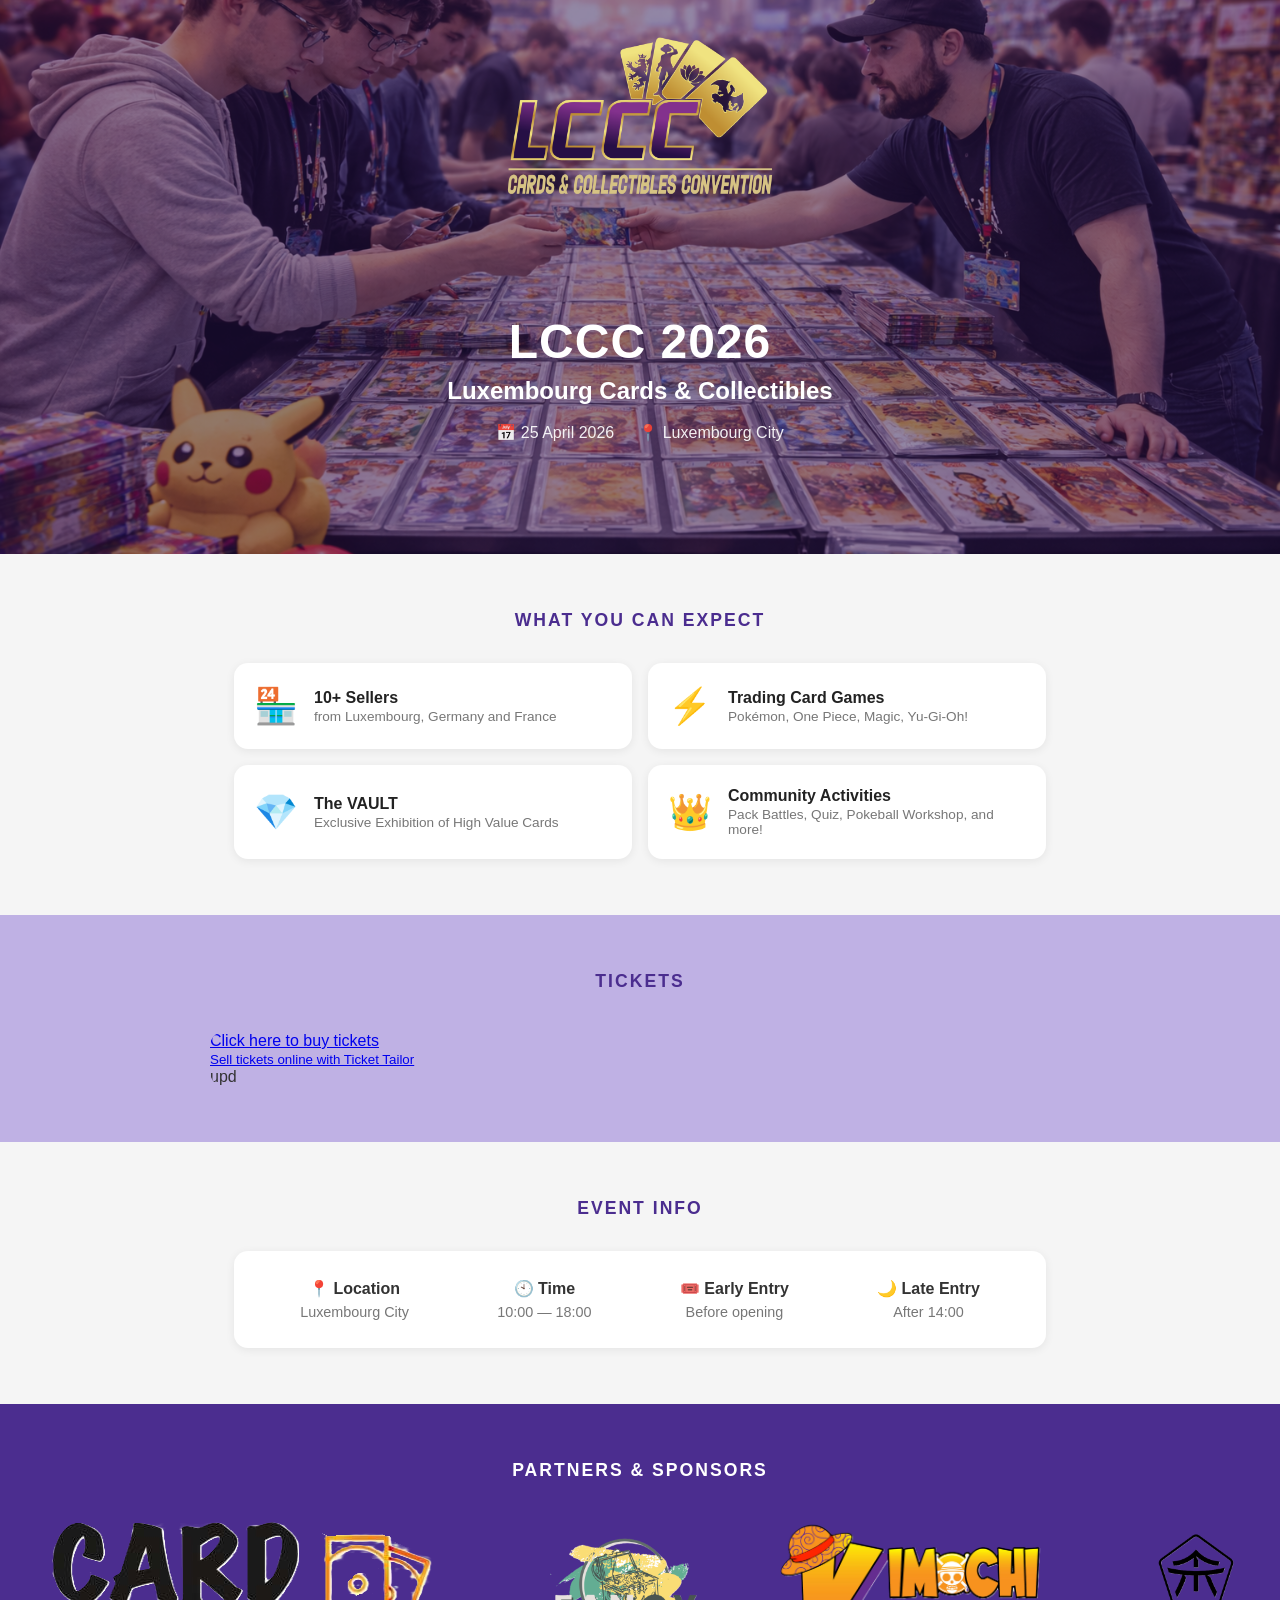
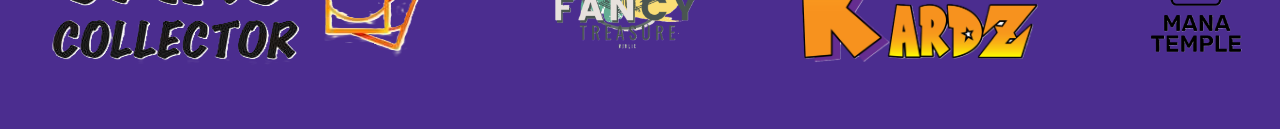
==== web/index.html @ d41b0d00 "removed tt shop logo" ====
<!DOCTYPE html>
<html lang="en">

<head>
    <meta charset="UTF-8" />
    <meta name="viewport" content="width=device-width, initial-scale=1.0" />
    <title>LCCC 2026</title>
    <link rel="stylesheet" href="style.css" />
</head>

<body>
    <!-- HERO -->
    <div class="hero">
        <div class="hero-content">
            <img src="img/logo_nobg.png" alt="LCCC Logo" class="site-logo" />
            <h1>LCCC 2026</h1>
            <h2>Luxembourg Cards &amp; Collectibles</h2>
            <div class="hero-meta">
                <span>📅 25 April 2026</span>
                <span>📍 Luxembourg City</span>
            </div>
        </div>
    </div>

    <!-- WHAT YOU CAN EXPECT -->
    <section class="section">
        <div class="section-title">What You Can Expect</div>
        <div class="expect-grid">
            <div class="expect-card">
                <div class="expect-icon">🏪</div>
                <div>
                    <h3>10+ Sellers</h3>
                    <p>from Luxembourg, Germany and France</p>
                </div>
            </div>
            <div class="expect-card">
                <div class="expect-icon">⚡</div>
                <div>
                    <h3>Trading Card Games</h3>
                    <p>Pokémon, One Piece, Magic, Yu-Gi-Oh!</p>
                </div>
            </div>
            <div class="expect-card">
                <div class="expect-icon">💎</div>
                <div>
                    <h3>The VAULT</h3>
                    <p>Exclusive Exhibition of High Value Cards</p>
                </div>
            </div>
            <div class="expect-card">
                <div class="expect-icon">👑</div>
                <div>
                    <h3>Community Activities</h3>
                    <p>Pack Battles, Quiz, Pokeball Workshop, and more!</p>
                </div>
            </div>
        </div>
    </section>

    <!-- TICKET TYPES (info only, no buy buttons) -->
    <div class="tickets-section" id="tickets">
        <div class="tickets-inner">
            <div class="section-title">Tickets</div>

            <!-- TICKET TAILOR EMBED -->
            <div class="tt-embed-wrapper">
                <!-- Ticket Tailor Widget. Paste this into your website where you want the widget to appear. Do not change the code or the widget may not work properly. -->
                <div class="tt-widget">
                    <div class="tt-widget-fallback">
                        <p><a href="https://www.tickettailor.com/checkout/new-session/id/7661375/chk/3ed9/?ref=website_widget_lccc&show_search_filter=true&show_date_filter=true&show_sort=true&show_event_filter=false"
                                target="_blank">Click here to buy tickets</a><br /><small><a
                                    href="https://www.tickettailor.com?rf=wdg_292739" class="tt-widget-powered">Sell
                                    tickets online with Ticket Tailor</a></small></p>
                    </div>
                    <script src="https://cdn.tickettailor.com/js/widgets/min/widget.js"
                        data-url="https://www.tickettailor.com/checkout/new-session/id/7661375/chk/3ed9/?ref=website_widget_lccc&show_search_filter=true&show_date_filter=true&show_sort=true&show_event_filter=false"
                        data-type="inline" data-inline-minimal="true" data-inline-show-logo="false"
                        data-inline-bg-fill="false" data-inline-inherit-ref-from-url-param=""
                        data-inline-ref="website_widget_lccc"></script>
                </div><!-- End of Ticket Tailor Widget -->upd
            </div>
        </div>
    </div>

    <!-- EVENT INFO -->
    <section class="section">
        <div class="section-title">Event Info</div>
        <div class="info-card">
            <div class="info-item">
                <div class="info-label">📍 Location</div>
                <p>Luxembourg City</p>
            </div>
            <div class="info-item">
                <div class="info-label">🕙 Time</div>
                <p>10:00 — 18:00</p>
            </div>
            <div class="info-item">
                <div class="info-label">🎟️ Early Entry</div>
                <p>Before opening</p>
            </div>
            <div class="info-item">
                <div class="info-label">🌙 Late Entry</div>
                <p>After 14:00</p>
            </div>
        </div>
    </section>

    <!-- PARTNERS & SPONSORS -->
    <section class="partners-section">
        <div class="section-title-white">Partners &amp; Sponsors</div>
        <div class="scroller-wrapper">
            <div class="logos-scroller">
                <!-- duplicated for seamless loop -->
                <img src="img/sponsors/cardcollector.png" alt="Magic" class="partner-logo" />
                <img src="img/sponsors/fancytreasure.png" alt="One Piece" class="partner-logo" />
                <img src="img/sponsors/kimchikardz.png" alt="Yu-Gi-Oh" class="partner-logo" />
                <img src="img/sponsors/manatemple.png" alt="Pokémon" class="partner-logo" />
                <img src="img/sponsors/mikauzi.png" alt="Magic" class="partner-logo" />
                <img src="img/sponsors/NerdyMateProfile.png" alt="One Piece" class="partner-logo" />
                <img src="img/sponsors/Reservoir_Logo.png" alt="One Piece" class="partner-logo" />
            </div>
        </div>
    </section>

    <script src="script.js"></script>
</body>

</html>
---- web/style.css ----
* {
  margin: 0;
  padding: 0;
  box-sizing: border-box;
}

body {
  font-family: 'Segoe UI', sans-serif;
  color: #333;
  background: #f5f5f5;
}

/* LOGO BAR */
.logo-bar {
  display: flex;
  justify-content: center;
  align-items: center;
}

.site-logo {
  max-height: 300px;
  width: auto;
  padding-bottom: 80px;
}

/* HERO */
.hero {
  background-image: url('img/header_bg_cropped.png'); /* Replace with your image */
  background-size: cover;
  background-position: center;
  position: relative;
  color: #fff;
  text-align: center;
  padding: 10px 20px 80px;
}

.hero::before {
  content: '';
  position: absolute;
  inset: 0;
  background: rgba(40, 20, 80, 0.5);
}

.hero-content {
  position: relative;
  z-index: 1;
}

.hero h1 {
  font-size: 3rem;
  font-weight: 900;
  letter-spacing: 1px;
}

.hero h2 {
  font-size: 1.5rem;
  font-weight: 600;
  margin: 8px 0 18px;
}

.hero-meta {
  display: flex;
  justify-content: center;
  gap: 24px;
  font-size: 1rem;
  margin-bottom: 32px;
  opacity: 0.92;
}

.hero-meta span {
  display: flex;
  align-items: center;
  gap: 6px;
}

/* CTA BUTTON */
.cta-btn {
  background: #f5c518;
  color: #3a1f7a;
  border: none;
  padding: 16px 48px;
  border-radius: 40px;
  font-size: 1rem;
  font-weight: 800;
  cursor: pointer;
  letter-spacing: 1px;
  text-transform: uppercase;
  transition: transform 0.2s, box-shadow 0.2s;
}

.cta-btn:hover {
  transform: scale(1.04);
  box-shadow: 0 6px 24px rgba(245, 197, 24, 0.4);
}

/* SECTIONS */
.section {
  padding: 56px 24px;
  max-width: 860px;
  margin: 0 auto;
}

.section-title {
  text-align: center;
  font-size: 1.1rem;
  font-weight: 800;
  letter-spacing: 2px;
  color: #4b2d8f;
  text-transform: uppercase;
  margin-bottom: 32px;
}

.footer-title {
  text-align: center;
  font-size: 1.1rem;
  font-weight: 800;
  letter-spacing: 2px;
  color: #ffffff;
  text-transform: uppercase;
  margin-bottom: 32px;
}

/* EXPECT GRID */
.expect-grid {
  display: grid;
  grid-template-columns: 1fr 1fr;
  gap: 16px;
}

.expect-card {
  background: #fff;
  border-radius: 14px;
  padding: 22px 20px;
  display: flex;
  align-items: center;
  gap: 16px;
  box-shadow: 0 2px 10px rgba(0, 0, 0, 0.07);
}

.expect-icon {
  font-size: 2.2rem;
}

.expect-card h3 {
  font-size: 1rem;
  font-weight: 700;
  color: #222;
}

.expect-card p {
  font-size: 0.85rem;
  color: #777;
  margin-top: 2px;
}

/* TICKETS */
.tickets-section {
  background: #bfb1e4;
  padding: 56px 24px;
}

.tickets-inner {
  max-width: 860px;
  margin: 0 auto;
}

.tickets-grid {
  display: grid;
  grid-template-columns: repeat(4, 1fr);
  gap: 14px;
}

.ticket-card {
  background: #fff;
  border-radius: 14px;
  padding: 22px 16px 18px;
  text-align: center;
  box-shadow: 0 2px 10px rgba(0, 0, 0, 0.07);
  display: flex;
  flex-direction: column;
  align-items: center;
  gap: 8px;
}

.ticket-card.featured {
  background: #f5c518;
}

.ticket-label {
  font-size: 0.95rem;
  font-weight: 700;
  color: #333;
}

.ticket-price {
  font-size: 1.8rem;
  font-weight: 900;
  color: #4b2d8f;
}

.ticket-card.featured .ticket-price {
  color: #3a1f7a;
}

.ticket-desc {
  font-size: 0.8rem;
  color: #888;
}

.ticket-card.featured .ticket-desc {
  color: #3a1f7a;
}

.ticket-note {
  font-size: 0.72rem;
  color: #aaa;
  margin-top: 4px;
}

.ticket-card.featured .ticket-note {
  color: #3a1f7a;
}

.buy-btn {
  background: #4b2d8f;
  color: #fff;
  border: none;
  border-radius: 24px;
  padding: 10px 28px;
  font-weight: 700;
  font-size: 0.9rem;
  cursor: pointer;
  transition: background 0.2s;
  margin-top: 4px;
}

.buy-btn:hover {
  background: #3a1f7a;
}

.ticket-card.featured .buy-btn {
  background: #3a1f7a;
  color: #f5c518;
}

.ticket-card.featured .buy-btn:hover {
  background: #2d1660;
}

/* EVENT INFO */
.info-card {
  background: #fff;
  border-radius: 14px;
  padding: 28px 32px;
  display: flex;
  justify-content: space-around;
  align-items: flex-start;
  box-shadow: 0 2px 10px rgba(0, 0, 0, 0.07);
  flex-wrap: wrap;
  gap: 20px;
}

.info-item {
  text-align: center;
}

.info-label {
  font-size: 1rem;
  font-weight: 700;
  color: #333;
  display: flex;
  align-items: center;
  gap: 6px;
  justify-content: center;
  margin-bottom: 6px;
}

.info-item p {
  font-size: 0.9rem;
  color: #777;
}


/* RESPONSIVE */
@media (max-width: 640px) {
  .expect-grid {
    grid-template-columns: 1fr;
  }

  .tickets-grid {
    grid-template-columns: 1fr 1fr;
  }

  .hero h1 {
    font-size: 2rem;
  }
}

@media (max-width: 420px) {
  .tickets-grid {
    grid-template-columns: 1fr;
  }
}

/* PARTNERS SECTION */
.partners-section {
  background: #4b2d8f;
  padding: 56px 24px;
  text-align: center;
}

.section-title-white {
  text-align: center;
  font-size: 1.1rem;
  font-weight: 800;
  letter-spacing: 2px;
  color: #fff;
  text-transform: uppercase;
  margin-bottom: 32px;
}

.logos-row {
  display: flex;
  justify-content: center;
  align-items: center;
  gap: 32px;
  flex-wrap: wrap;
  max-width: 860px;
  margin: 0 auto;
}

.partner-logo {
  max-height: 70px;
  width: auto;
  object-fit: contain;
  transition: filter 0.2s;
}

/* TICKET EMBED */
.tt-embed-wrapper {
  margin-top: 40px;
  border-radius: 14px;
  overflow: hidden;
}

/* 5-column ticket grid */
.tickets-grid {
  grid-template-columns: repeat(5, 1fr);
}

/* PARTNERS SECTION */
.partners-section {
  background: #4b2d8f;
  padding: 56px 0;
  text-align: center;
  overflow: hidden;
}

.section-title-white {
  text-align: center;
  font-size: 1.1rem;
  font-weight: 800;
  letter-spacing: 2px;
  color: #fff;
  text-transform: uppercase;
  margin-bottom: 32px;
}
.scroller-wrapper {
  overflow: hidden;
  width: 100%;
}

.logos-scroller {
  display: flex;
  gap: 64px;
  align-items: center;
  width: max-content;
  animation: scroll-logos 18s linear infinite;
}

.partner-logo {
  max-height: 160px;
  width: auto;
  object-fit: contain;
  flex-shrink: 0;
}

@keyframes scroll-logos {
  0%   { transform: translateX(0); }
  100% { transform: translateX(-50%); }
}
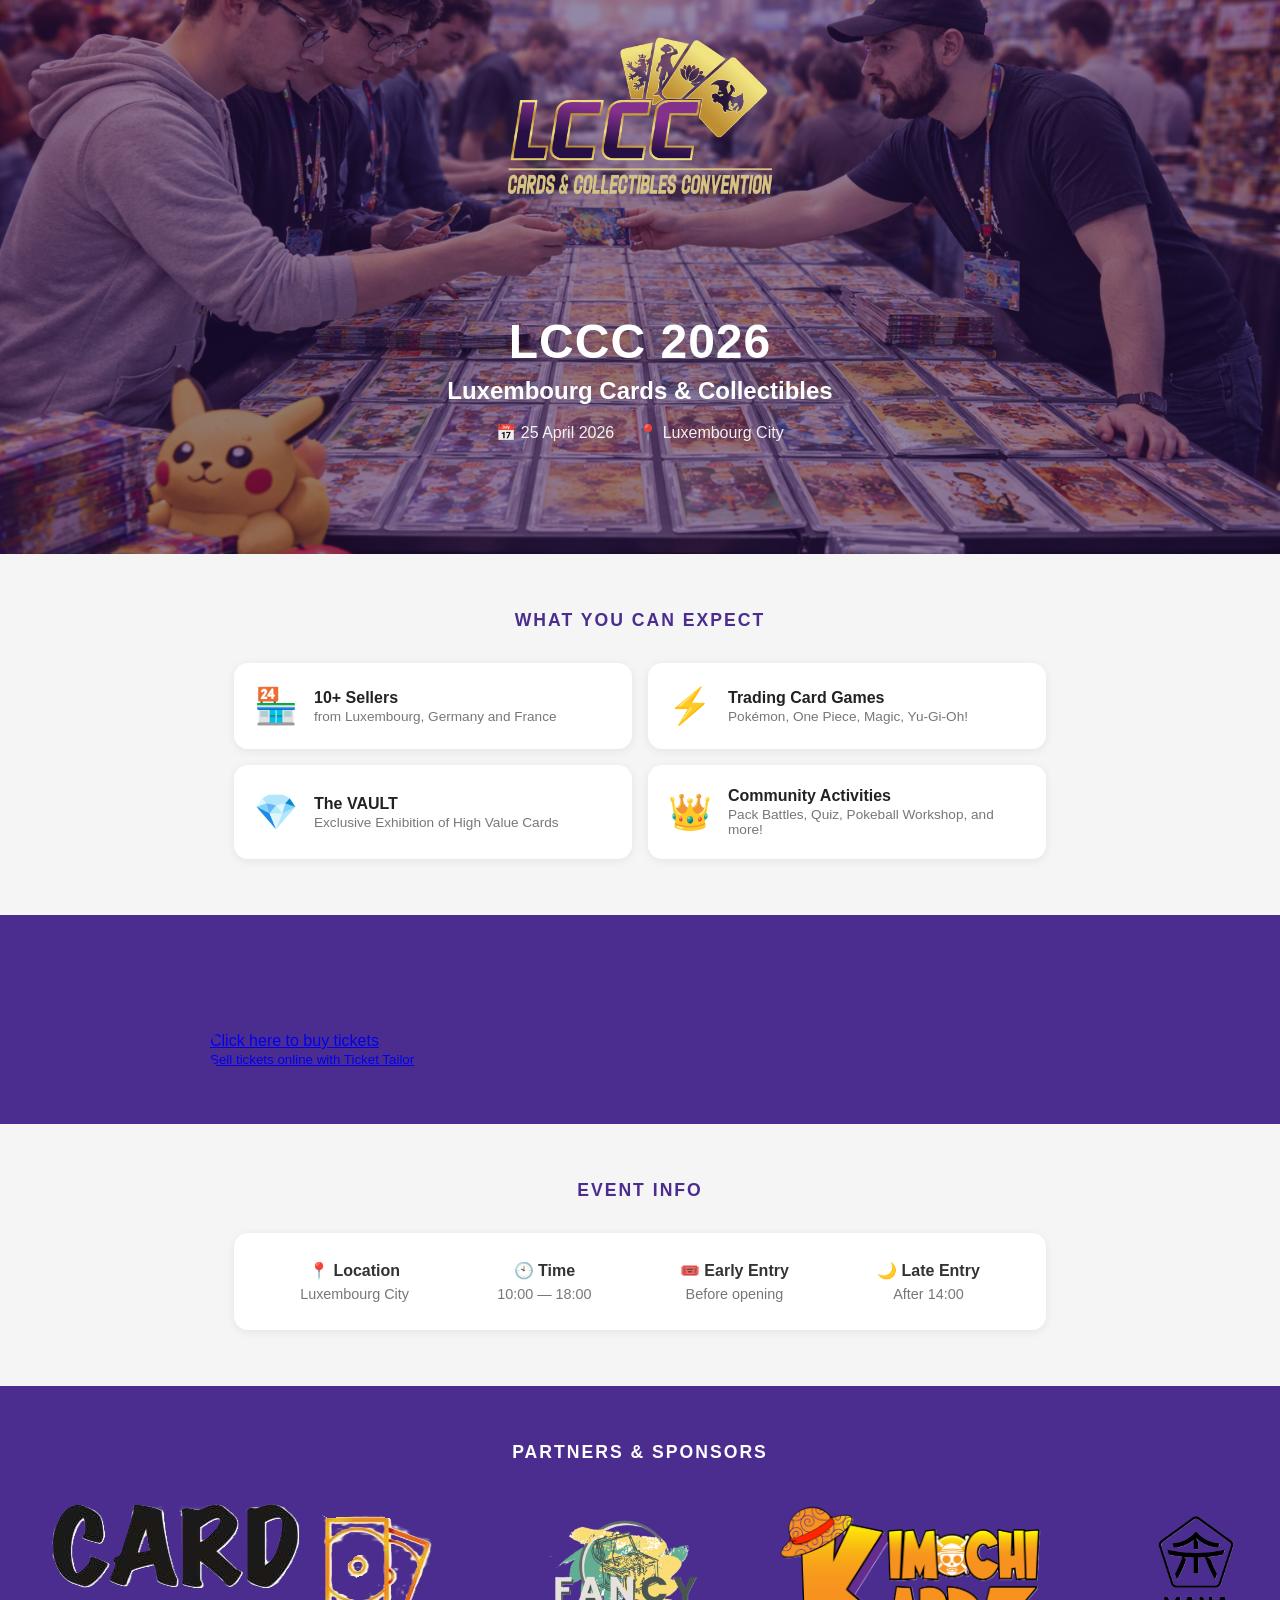
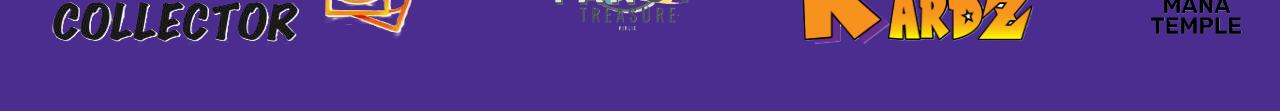
==== commit 8ad9256d: "update bg colors" ====
--- a/web/index.html
+++ b/web/index.html
@@ -77,7 +77,7 @@
                         data-type="inline" data-inline-minimal="true" data-inline-show-logo="false"
                         data-inline-bg-fill="false" data-inline-inherit-ref-from-url-param=""
                         data-inline-ref="website_widget_lccc"></script>
-                </div><!-- End of Ticket Tailor Widget -->upd
+                </div><!-- End of Ticket Tailor Widget -->
             </div>
         </div>
     </div>
--- a/web/style.css
+++ b/web/style.css
@@ -155,7 +155,7 @@
 
 /* TICKETS */
 .tickets-section {
-  background: #bfb1e4;
+  background: #4b2d8f;
   padding: 56px 24px;
 }
 
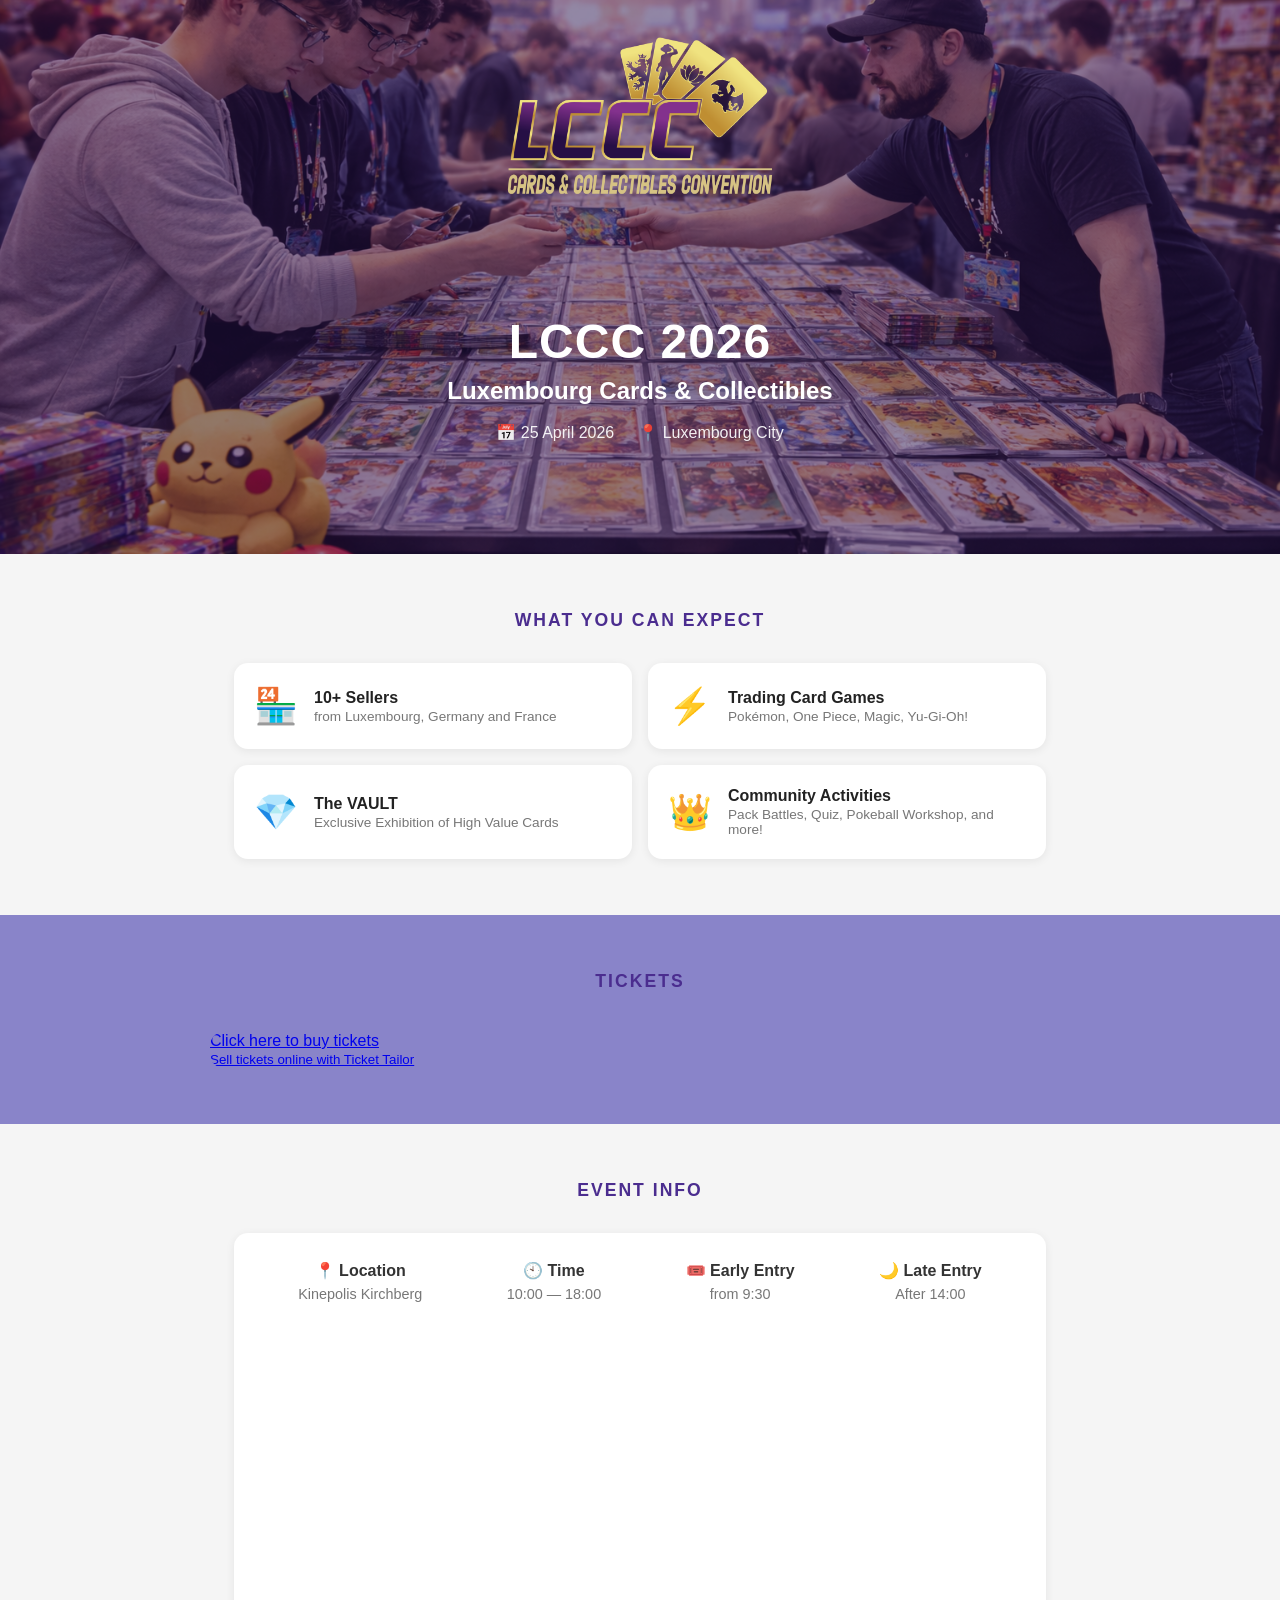
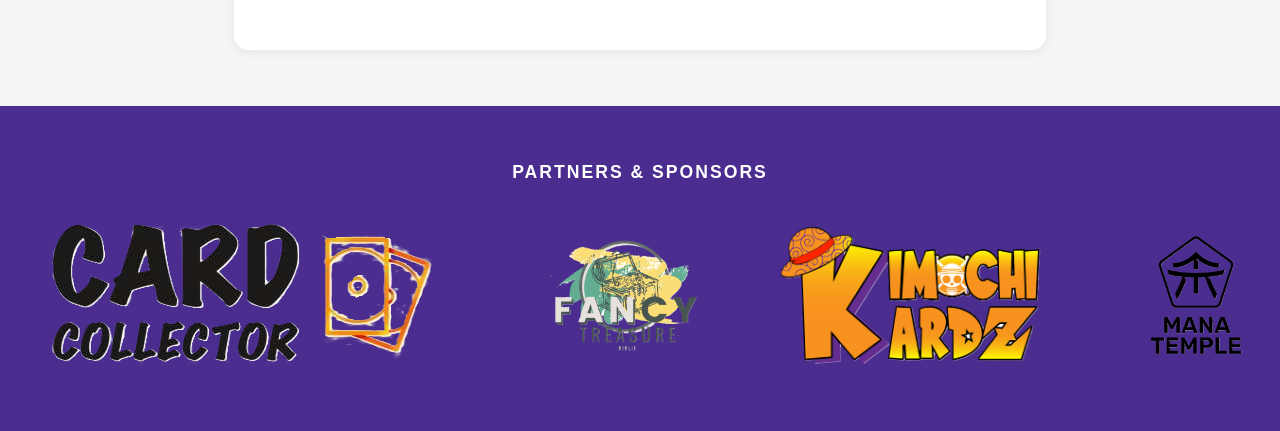
==== commit 9c3da3c8: "add map" ====
--- a/web/index.html
+++ b/web/index.html
@@ -88,7 +88,7 @@
         <div class="info-card">
             <div class="info-item">
                 <div class="info-label">📍 Location</div>
-                <p>Luxembourg City</p>
+                <p>Kinepolis Kirchberg</p>
             </div>
             <div class="info-item">
                 <div class="info-label">🕙 Time</div>
@@ -96,12 +96,13 @@
             </div>
             <div class="info-item">
                 <div class="info-label">🎟️ Early Entry</div>
-                <p>Before opening</p>
+                <p>from 9:30</p>
             </div>
             <div class="info-item">
                 <div class="info-label">🌙 Late Entry</div>
                 <p>After 14:00</p>
             </div>
+            <iframe src="https://www.google.com/maps/embed?pb=!1m18!1m12!1m3!1d82691.49492963147!2d6.0278892517089755!3d49.63339613082569!2m3!1f0!2f0!3f0!3m2!1i1024!2i768!4f13.1!3m3!1m2!1s0x47954f615db83413%3A0x90198acf016bacf4!2sKinepolis%20Kirchberg!5e0!3m2!1sen!2slu!4v1774648657095!5m2!1sen!2slu" width="400" height="300" style="border:0;" allowfullscreen="" loading="lazy" referrerpolicy="no-referrer-when-downgrade"></iframe>
         </div>
     </section>
 
--- a/web/style.css
+++ b/web/style.css
@@ -155,7 +155,7 @@
 
 /* TICKETS */
 .tickets-section {
-  background: #4b2d8f;
+  background: #8984c9;
   padding: 56px 24px;
 }
 
@@ -304,7 +304,7 @@
 
 /* PARTNERS SECTION */
 .partners-section {
-  background: #4b2d8f;
+  background: #c08bfc;
   padding: 56px 24px;
   text-align: center;
 }
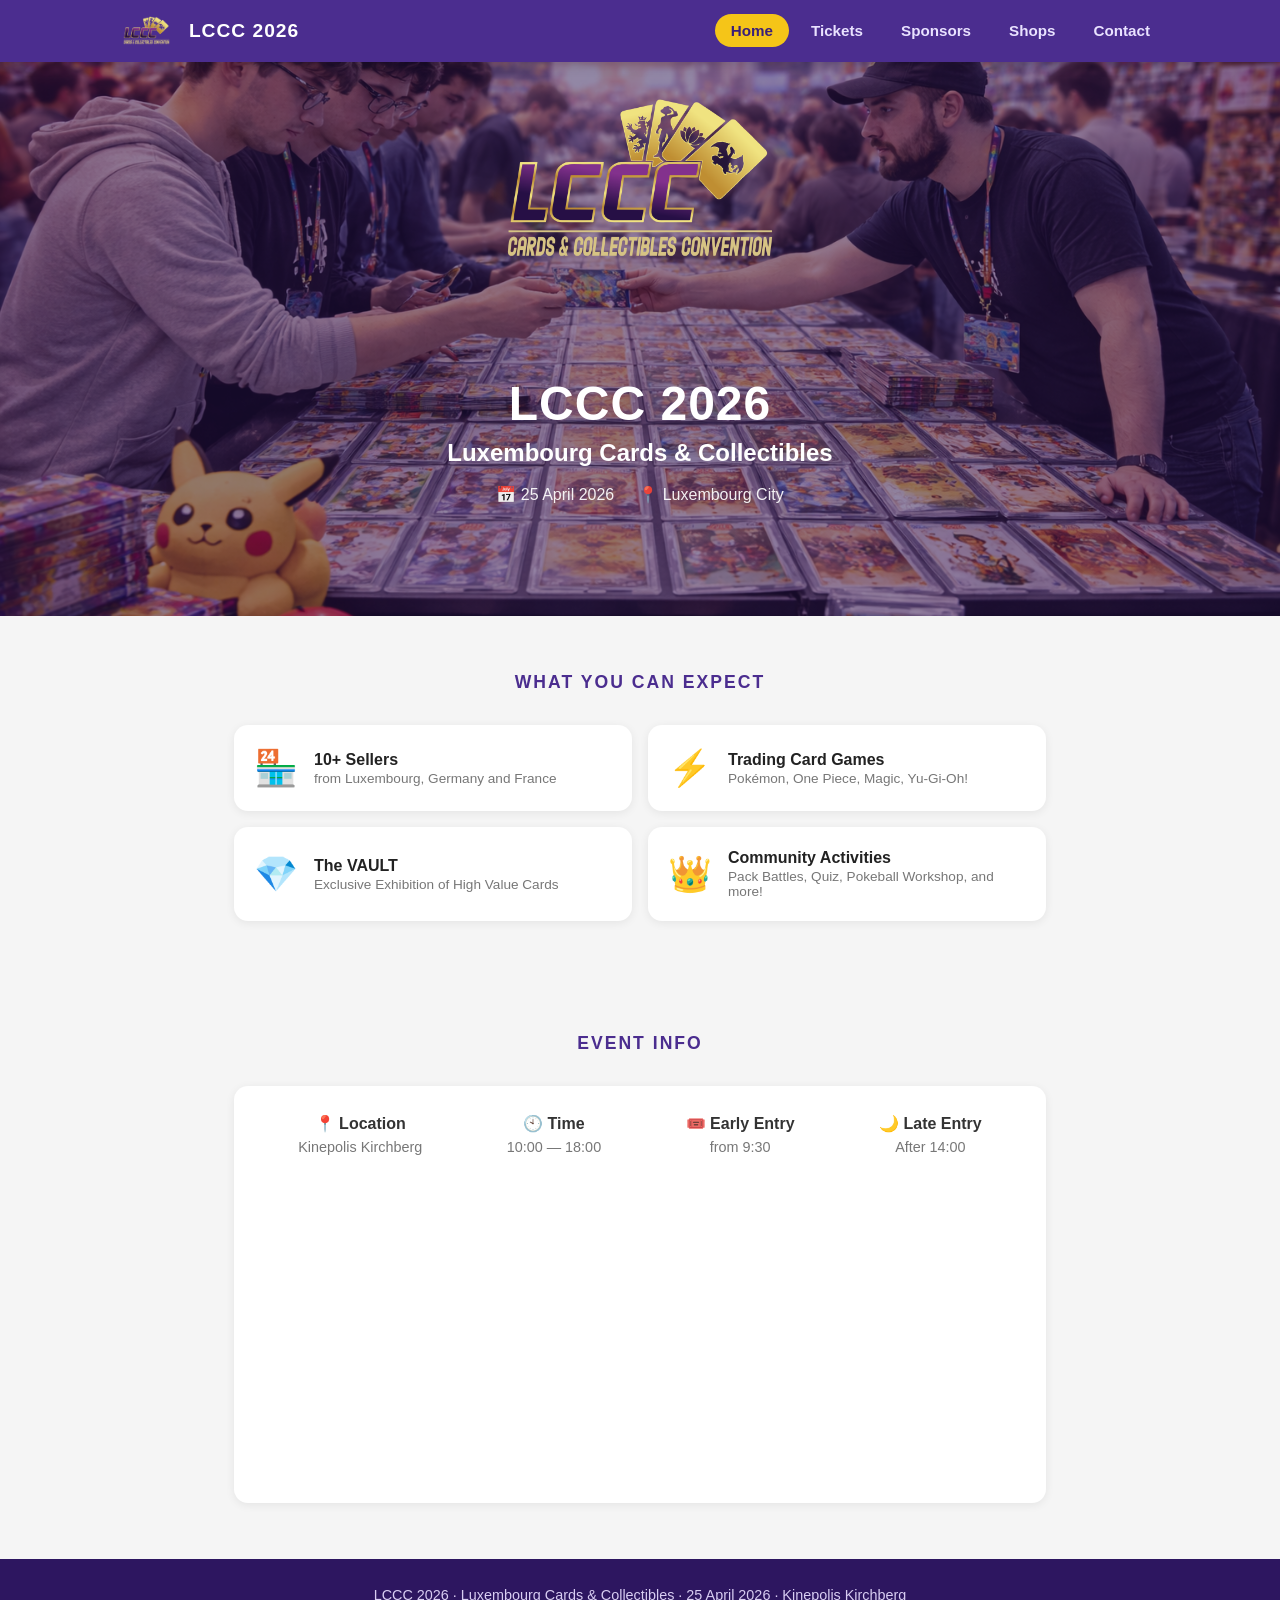
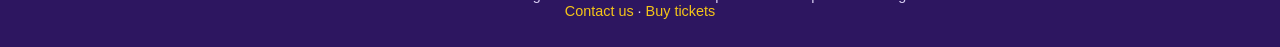
==== commit 7f04d7ac: "updating website after event" ====
--- a/web/index.html
+++ b/web/index.html
@@ -4,11 +4,29 @@
 <head>
     <meta charset="UTF-8" />
     <meta name="viewport" content="width=device-width, initial-scale=1.0" />
-    <title>LCCC 2026</title>
+    <title>LCCC 2026 — Luxembourg Cards &amp; Collectibles</title>
     <link rel="stylesheet" href="style.css" />
 </head>
 
 <body>
+    <!-- NAVBAR -->
+    <nav class="navbar">
+        <div class="nav-inner">
+            <a href="index.html" class="nav-brand">
+                <img src="img/logo_nobg.png" alt="LCCC Logo" />
+                <span>LCCC 2026</span>
+            </a>
+            <button class="nav-toggle" aria-label="Toggle navigation">☰</button>
+            <ul class="nav-links">
+                <li><a href="index.html" class="active">Home</a></li>
+                <li><a href="tickets.html">Tickets</a></li>
+                <li><a href="sponsors.html">Sponsors</a></li>
+                <li><a href="shops.html">Shops</a></li>
+                <li><a href="contact.html">Contact</a></li>
+            </ul>
+        </div>
+    </nav>
+
     <!-- HERO -->
     <div class="hero">
         <div class="hero-content">
@@ -57,31 +75,6 @@
         </div>
     </section>
 
-    <!-- TICKET TYPES (info only, no buy buttons) -->
-    <div class="tickets-section" id="tickets">
-        <div class="tickets-inner">
-            <div class="section-title">Tickets</div>
-
-            <!-- TICKET TAILOR EMBED -->
-            <div class="tt-embed-wrapper">
-                <!-- Ticket Tailor Widget. Paste this into your website where you want the widget to appear. Do not change the code or the widget may not work properly. -->
-                <div class="tt-widget">
-                    <div class="tt-widget-fallback">
-                        <p><a href="https://www.tickettailor.com/checkout/new-session/id/7661375/chk/3ed9/?ref=website_widget_lccc&show_search_filter=true&show_date_filter=true&show_sort=true&show_event_filter=false"
-                                target="_blank">Click here to buy tickets</a><br /><small><a
-                                    href="https://www.tickettailor.com?rf=wdg_292739" class="tt-widget-powered">Sell
-                                    tickets online with Ticket Tailor</a></small></p>
-                    </div>
-                    <script src="https://cdn.tickettailor.com/js/widgets/min/widget.js"
-                        data-url="https://www.tickettailor.com/checkout/new-session/id/7661375/chk/3ed9/?ref=website_widget_lccc&show_search_filter=true&show_date_filter=true&show_sort=true&show_event_filter=false"
-                        data-type="inline" data-inline-minimal="true" data-inline-show-logo="false"
-                        data-inline-bg-fill="false" data-inline-inherit-ref-from-url-param=""
-                        data-inline-ref="website_widget_lccc"></script>
-                </div><!-- End of Ticket Tailor Widget -->
-            </div>
-        </div>
-    </div>
-
     <!-- EVENT INFO -->
     <section class="section">
         <div class="section-title">Event Info</div>
@@ -102,28 +95,20 @@
                 <div class="info-label">🌙 Late Entry</div>
                 <p>After 14:00</p>
             </div>
-            <iframe src="https://www.google.com/maps/embed?pb=!1m18!1m12!1m3!1d82691.49492963147!2d6.0278892517089755!3d49.63339613082569!2m3!1f0!2f0!3f0!3m2!1i1024!2i768!4f13.1!3m3!1m2!1s0x47954f615db83413%3A0x90198acf016bacf4!2sKinepolis%20Kirchberg!5e0!3m2!1sen!2slu!4v1774648657095!5m2!1sen!2slu" width="400" height="300" style="border:0;" allowfullscreen="" loading="lazy" referrerpolicy="no-referrer-when-downgrade"></iframe>
+            <iframe
+                src="https://www.google.com/maps/embed?pb=!1m18!1m12!1m3!1d82691.49492963147!2d6.0278892517089755!3d49.63339613082569!2m3!1f0!2f0!3f0!3m2!1i1024!2i768!4f13.1!3m3!1m2!1s0x47954f615db83413%3A0x90198acf016bacf4!2sKinepolis%20Kirchberg!5e0!3m2!1sen!2slu!4v1774648657095!5m2!1sen!2slu"
+                width="400" height="300" style="border:0;" allowfullscreen="" loading="lazy"
+                referrerpolicy="no-referrer-when-downgrade"></iframe>
         </div>
     </section>
 
-    <!-- PARTNERS & SPONSORS -->
-    <section class="partners-section">
-        <div class="section-title-white">Partners &amp; Sponsors</div>
-        <div class="scroller-wrapper">
-            <div class="logos-scroller">
-                <!-- duplicated for seamless loop -->
-                <img src="img/sponsors/cardcollector.png" alt="Magic" class="partner-logo" />
-                <img src="img/sponsors/fancytreasure.png" alt="One Piece" class="partner-logo" />
-                <img src="img/sponsors/kimchikardz.png" alt="Yu-Gi-Oh" class="partner-logo" />
-                <img src="img/sponsors/manatemple.png" alt="Pokémon" class="partner-logo" />
-                <img src="img/sponsors/mikauzi.png" alt="Magic" class="partner-logo" />
-                <img src="img/sponsors/NerdyMateProfile.png" alt="One Piece" class="partner-logo" />
-                <img src="img/sponsors/Reservoir_Logo.png" alt="One Piece" class="partner-logo" />
-            </div>
-        </div>
-    </section>
+    <!-- FOOTER -->
+    <footer class="site-footer">
+        <p>LCCC 2026 · Luxembourg Cards &amp; Collectibles · 25 April 2026 · Kinepolis Kirchberg</p>
+        <p><a href="contact.html">Contact us</a> · <a href="tickets.html">Buy tickets</a></p>
+    </footer>
 
     <script src="script.js"></script>
 </body>
 
-</html>+</html>
--- a/web/style.css
+++ b/web/style.css
@@ -8,6 +8,140 @@
   font-family: 'Segoe UI', sans-serif;
   color: #333;
   background: #f5f5f5;
+}
+
+/* NAVBAR */
+.navbar {
+  position: sticky;
+  top: 0;
+  z-index: 100;
+  background: #4b2d8f;
+  box-shadow: 0 2px 12px rgba(0, 0, 0, 0.2);
+}
+
+.nav-inner {
+  max-width: 1100px;
+  margin: 0 auto;
+  display: flex;
+  align-items: center;
+  justify-content: space-between;
+  padding: 12px 24px;
+}
+
+.nav-brand {
+  display: flex;
+  align-items: center;
+  gap: 10px;
+  color: #fff;
+  text-decoration: none;
+  font-weight: 900;
+  font-size: 1.2rem;
+  letter-spacing: 1px;
+}
+
+.nav-brand img {
+  height: 38px;
+  width: auto;
+}
+
+.nav-links {
+  display: flex;
+  gap: 6px;
+  list-style: none;
+  flex-wrap: wrap;
+}
+
+.nav-links a {
+  color: #e9e2ff;
+  text-decoration: none;
+  font-weight: 600;
+  font-size: 0.95rem;
+  padding: 8px 16px;
+  border-radius: 22px;
+  transition: background 0.2s, color 0.2s;
+}
+
+.nav-links a:hover {
+  background: rgba(255, 255, 255, 0.12);
+  color: #fff;
+}
+
+.nav-links a.active {
+  background: #f5c518;
+  color: #3a1f7a;
+}
+
+.nav-toggle {
+  display: none;
+  background: none;
+  border: none;
+  color: #fff;
+  font-size: 1.6rem;
+  cursor: pointer;
+}
+
+@media (max-width: 760px) {
+  .nav-toggle {
+    display: block;
+  }
+
+  .nav-links {
+    display: none;
+    width: 100%;
+    flex-direction: column;
+    gap: 4px;
+    padding-top: 10px;
+  }
+
+  .nav-links.open {
+    display: flex;
+  }
+
+  .nav-inner {
+    flex-wrap: wrap;
+  }
+
+  .nav-links a {
+    display: block;
+  }
+}
+
+/* PAGE HEADER (sub pages) */
+.page-header {
+  background: #4b2d8f;
+  color: #fff;
+  text-align: center;
+  padding: 56px 24px;
+}
+
+.page-header h1 {
+  font-size: 2.4rem;
+  font-weight: 900;
+  letter-spacing: 1px;
+}
+
+.page-header p {
+  margin-top: 10px;
+  font-size: 1.05rem;
+  opacity: 0.9;
+}
+
+/* SITE FOOTER */
+.site-footer {
+  background: #2d1660;
+  color: #d8cdf2;
+  text-align: center;
+  padding: 28px 24px;
+  font-size: 0.9rem;
+}
+
+.site-footer a {
+  color: #f5c518;
+  text-decoration: none;
+}
+
+.site-footer a:hover {
+  text-decoration: underline;
 }
 
 /* LOGO BAR */
@@ -388,4 +522,114 @@
 @keyframes scroll-logos {
   0%   { transform: translateX(0); }
   100% { transform: translateX(-50%); }
-}+}
+/* SHOPS GRID */
+.shops-grid {
+  display: grid;
+  grid-template-columns: repeat(auto-fill, minmax(220px, 1fr));
+  gap: 20px;
+}
+
+.shop-card {
+  background: #fff;
+  border-radius: 14px;
+  padding: 24px 20px;
+  text-align: center;
+  box-shadow: 0 2px 10px rgba(0, 0, 0, 0.07);
+  transition: transform 0.2s, box-shadow 0.2s;
+}
+
+.shop-card:hover {
+  transform: translateY(-4px);
+  box-shadow: 0 8px 22px rgba(75, 45, 143, 0.18);
+}
+
+.shop-logo {
+  height: 90px;
+  width: 100%;
+  object-fit: contain;
+  margin-bottom: 14px;
+}
+
+.shop-card h3 {
+  font-size: 1.05rem;
+  color: #4b2d8f;
+  margin-bottom: 6px;
+}
+
+.shop-card p {
+  font-size: 0.85rem;
+  color: #777;
+}
+
+/* CONTACT */
+.contact-card {
+  background: #fff;
+  border-radius: 14px;
+  padding: 32px;
+  box-shadow: 0 2px 10px rgba(0, 0, 0, 0.07);
+  display: grid;
+  gap: 20px;
+}
+
+.contact-row {
+  display: flex;
+  align-items: flex-start;
+  gap: 16px;
+}
+
+.contact-row .contact-icon {
+  font-size: 1.6rem;
+  line-height: 1;
+}
+
+.contact-row h3 {
+  font-size: 1rem;
+  color: #333;
+  margin-bottom: 4px;
+}
+
+.contact-row p,
+.contact-row a {
+  font-size: 0.92rem;
+  color: #777;
+  text-decoration: none;
+}
+
+.contact-row a:hover {
+  color: #4b2d8f;
+  text-decoration: underline;
+}
+
+.socials {
+  display: flex;
+  gap: 14px;
+  justify-content: center;
+  margin-top: 8px;
+  flex-wrap: wrap;
+}
+
+.socials a {
+  background: #4b2d8f;
+  color: #fff;
+  padding: 10px 22px;
+  border-radius: 24px;
+  text-decoration: none;
+  font-weight: 600;
+  font-size: 0.9rem;
+  transition: background 0.2s;
+}
+
+.socials a:hover {
+  background: #3a1f7a;
+}
+
+/* INTRO TEXT BLOCK */
+.intro-text {
+  max-width: 760px;
+  margin: 0 auto 32px;
+  text-align: center;
+  color: #555;
+  font-size: 1rem;
+  line-height: 1.6;
+}
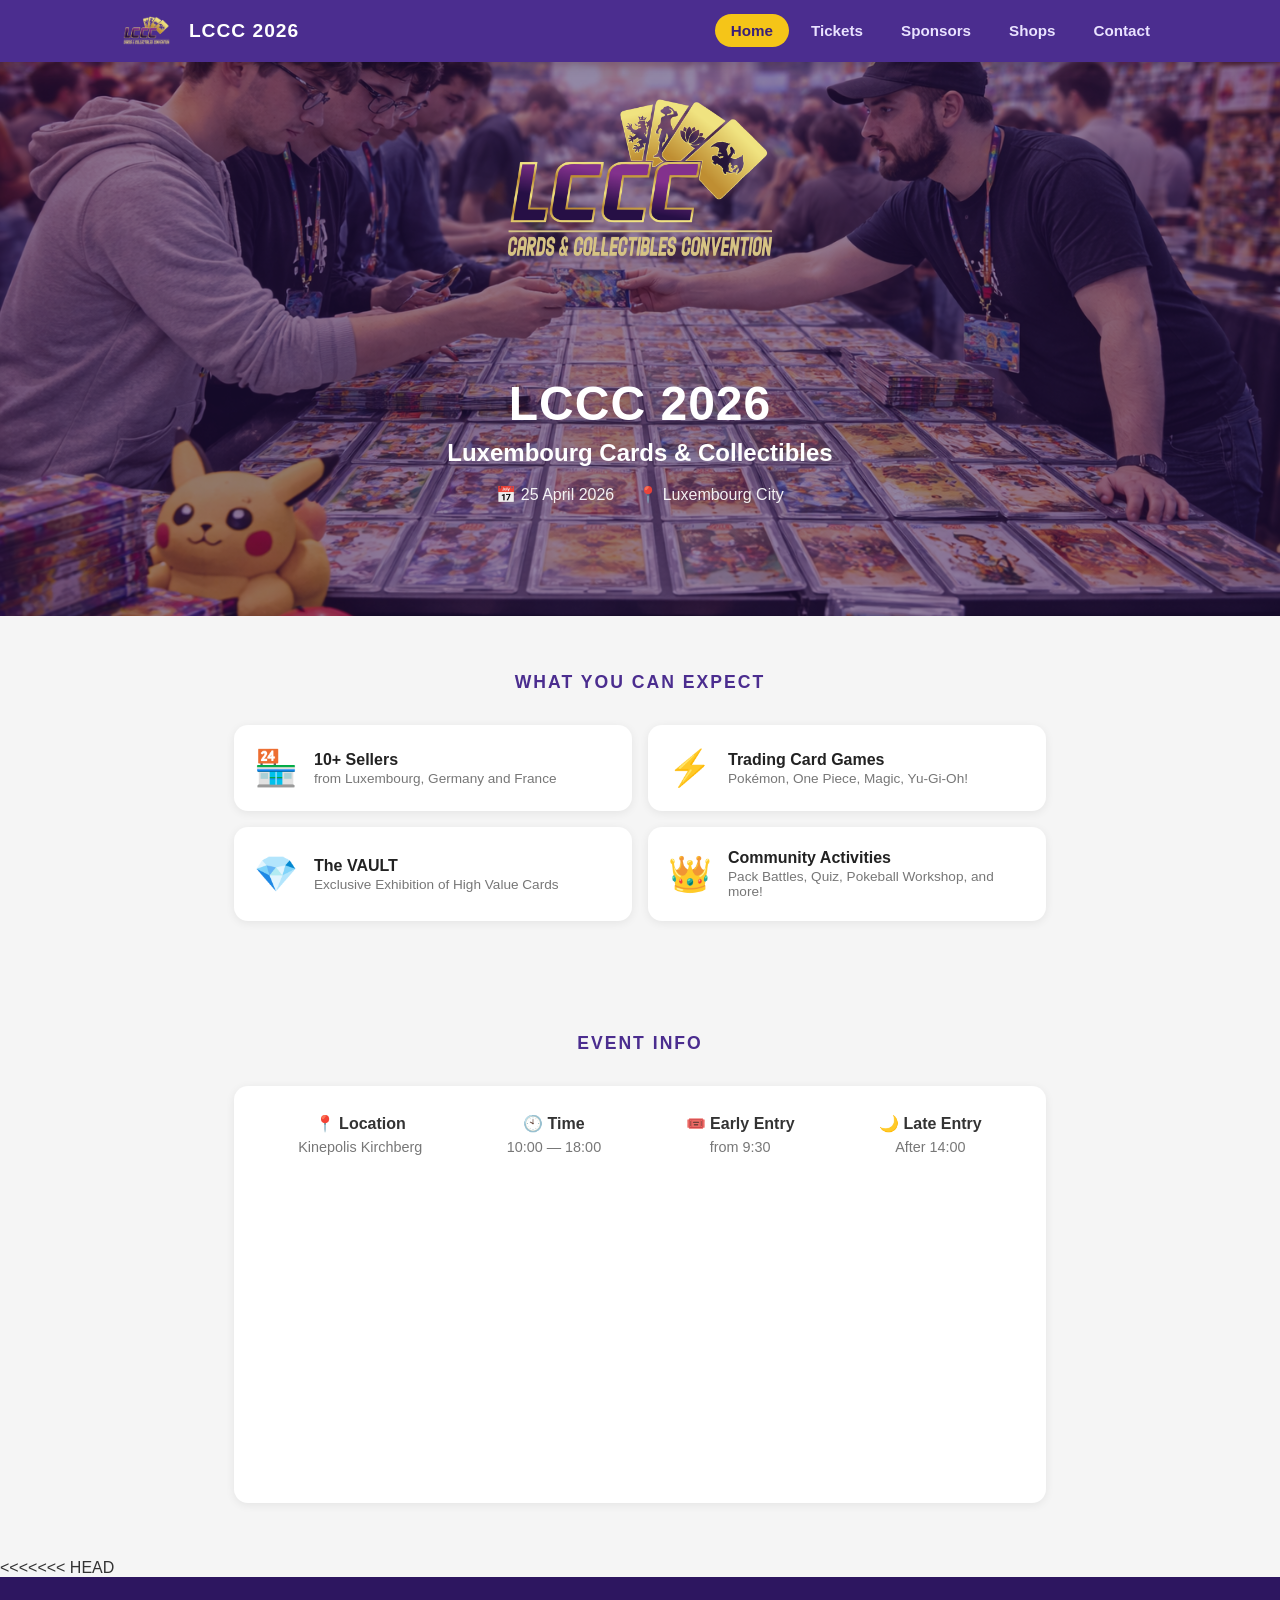
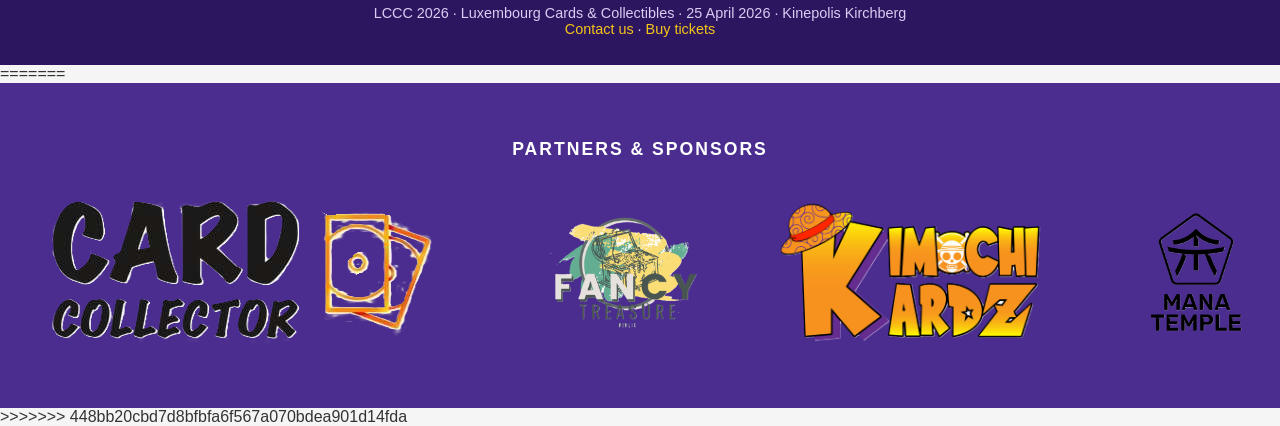
==== commit fc743e73: "Merge branch 'main' of https://github.com/schto173/" ====
--- a/web/index.html
+++ b/web/index.html
@@ -102,11 +102,36 @@
         </div>
     </section>
 
+<<<<<<< HEAD
     <!-- FOOTER -->
     <footer class="site-footer">
         <p>LCCC 2026 · Luxembourg Cards &amp; Collectibles · 25 April 2026 · Kinepolis Kirchberg</p>
         <p><a href="contact.html">Contact us</a> · <a href="tickets.html">Buy tickets</a></p>
     </footer>
+=======
+    <!-- PARTNERS & SPONSORS -->
+    <section class="partners-section">
+        <div class="section-title-white">Partners &amp; Sponsors</div>
+        <div class="scroller-wrapper">
+            <div class="logos-scroller">
+                <!-- duplicated for seamless loop -->
+                <img src="img/sponsors/cardcollector.png" alt="Magic" class="partner-logo" />
+                <img src="img/sponsors/fancytreasure.png" alt="One Piece" class="partner-logo" />
+                <img src="img/sponsors/kimchikardz.png" alt="Yu-Gi-Oh" class="partner-logo" />
+                <img src="img/sponsors/manatemple.png" alt="Pokémon" class="partner-logo" />
+                <img src="img/sponsors/mikauzi.png" alt="Magic" class="partner-logo" />
+                <img src="img/sponsors/NerdyMateProfile.png" alt="One Piece" class="partner-logo" />
+                <img src="img/sponsors/Reservoir_Logo.png" alt="One Piece" class="partner-logo" />
+                <img src="img/sponsors/card2.png" alt="One Piece" class="partner-logo" />
+                <img src="img/sponsors/cardm.png" alt="One Piece" class="partner-logo" />
+                <img src="img/sponsors/porordg.png" alt="One Piece" class="partner-logo" />
+                <img src="img/sponsors/vesslyorg.png" alt="One Piece" class="partner-logo" />
+                <img src="img/sponsors/lst.png" alt="One Piece" class="partner-logo" />
+
+            </div>
+        </div>
+    </section>
+>>>>>>> 448bb20cbd7d8bfbfa6f567a070bdea901d14fda
 
     <script src="script.js"></script>
 </body>
